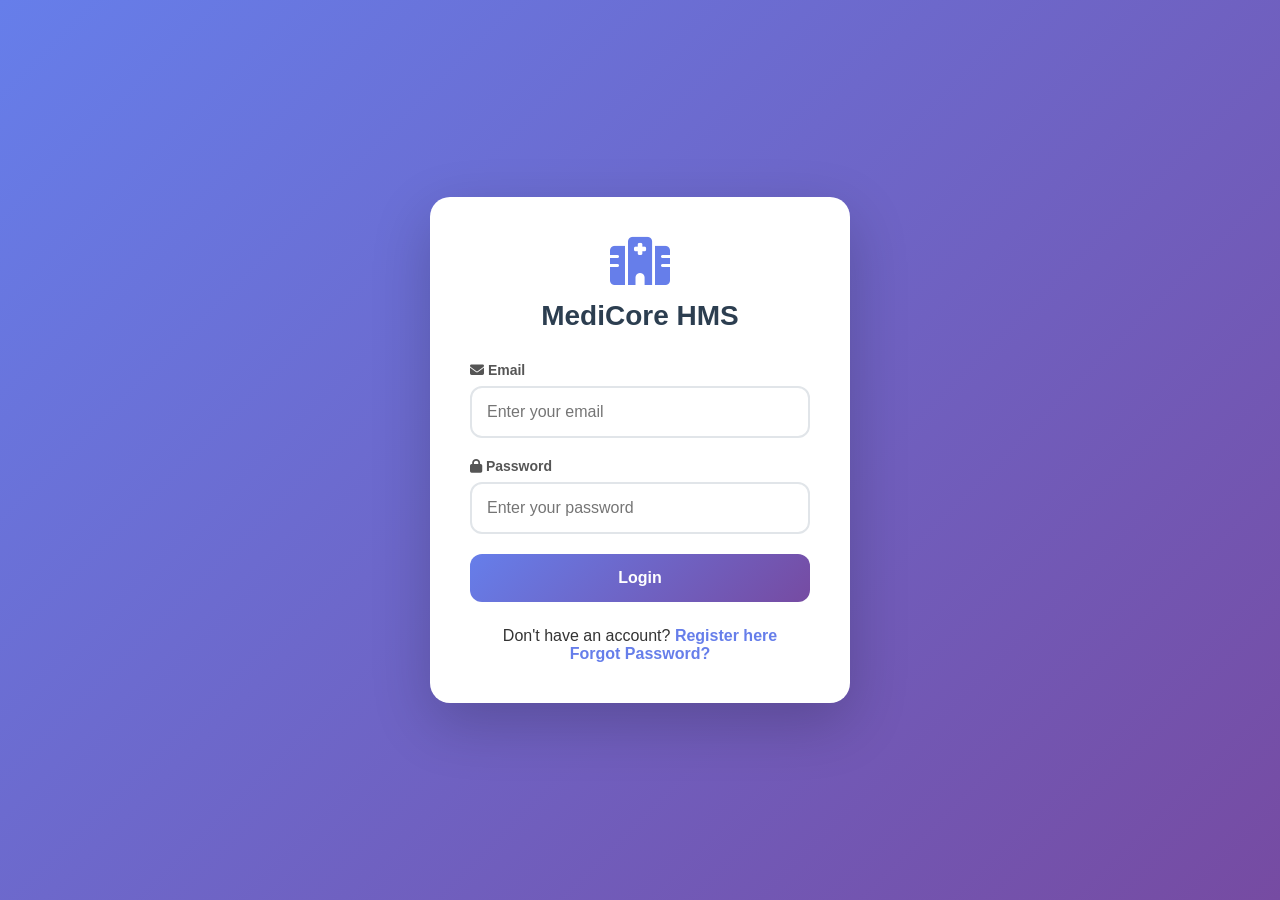
==== frontend/index.html @ 327fd2b2 "add authentication logic" ====
<!DOCTYPE html>
<html lang="en">
<head>
    <meta charset="UTF-8">
    <meta name="viewport" content="width=device-width, initial-scale=1.0">
    <title>MediCore - Hospital Management System</title>
    <link rel="stylesheet" href="style.css">
    <link href="https://cdnjs.cloudflare.com/ajax/libs/font-awesome/6.4.0/css/all.min.css" rel="stylesheet">
</head>
<body>
    <!-- Auth Container (Visible by default) -->
    <div id="authContainer" class="auth-container">
        <!-- Login Form -->
        <div id="loginView" class="auth-view active">
            <div class="auth-card">
                <div class="auth-logo">
                    <i class="fas fa-hospital"></i>
                    <h1>MediCore HMS</h1>
                </div>
                <form id="loginForm">
                    <div class="form-group">
                        <label><i class="fas fa-envelope"></i> Email</label>
                        <input type="email" id="loginEmail" placeholder="Enter your email" required>
                    </div>
                    <div class="form-group">
                        <label><i class="fas fa-lock"></i> Password</label>
                        <input type="password" id="loginPassword" placeholder="Enter your password" required>
                    </div>
                    <button type="submit" class="btn-primary">
                        <span id="loginBtnText">Login</span>
                        <div class="spinner hidden" id="loginSpinner"></div>
                    </button>
                </form>
                <div class="auth-links">
                    <p>Don't have an account? <a href="#" onclick="showRegister()">Register here</a></p>
                    <a href="#" onclick="showForgotPassword()">Forgot Password?</a>
                </div>
            </div>
        </div>

        <!-- Register Form -->
        <div id="registerView" class="auth-view">
            <div class="auth-card">
                <div class="auth-logo">
                    <i class="fas fa-user-plus"></i>
                    <h1>Create Account</h1>
                </div>
                <form id="registerForm">
                    <div class="form-row">
                        <div class="form-group">
                            <label><i class="fas fa-user"></i> Full Name</label>
                            <input type="text" id="regName" placeholder="Enter your name" required>
                        </div>
                        <div class="form-group">
                            <label><i class="fas fa-envelope"></i> Email</label>
                            <input type="email" id="regEmail" placeholder="Enter your email" required>
                        </div>
                    </div>
                    <div class="form-row">
                        <div class="form-group">
                            <label><i class="fas fa-lock"></i> Password</label>
                            <input type="password" id="regPassword" placeholder="Create password" required>
                        </div>
                        <div class="form-group">
                            <label><i class="fas fa-calendar"></i> Age</label>
                            <input type="number" id="regAge" min="1" max="120" placeholder="Your age">
                        </div>
                    </div>
                    <div class="form-group">
                        <label><i class="fas fa-venus-mars"></i> Gender</label>
                        <select id="regGender">
                            <option value="">Select Gender</option>
                            <option value="Male">Male</option>
                            <option value="Female">Female</option>
                            <option value="Other">Other</option>
                        </select>
                    </div>
                    <div class="form-group">
                        <label><i class="fas fa-notes-medical"></i> Medical History</label>
                        <textarea id="regMedicalHistory" placeholder="Any medical history..."></textarea>
                    </div>
                    <button type="submit" class="btn-primary">
                        <span id="regBtnText">Register</span>
                        <div class="spinner hidden" id="regSpinner"></div>
                    </button>
                </form>
                <div class="auth-links">
                    <p>Already have an account? <a href="#" onclick="showLogin()">Login here</a></p>
                </div>
            </div>
        </div>
    </div>

    <!-- Patient Dashboard (Visible after patient login) -->
    <div id="patientDashboard" class="dashboard-container hidden">
        <!-- Patient Sidebar -->
        <div class="sidebar">
            <div class="sidebar-header">
                <i class="fas fa-hospital"></i>
                <h3>MediCore</h3>
                <div class="user-info">
                    <div class="user-avatar">
                        <i class="fas fa-user"></i>
                    </div>
                    <span id="patientName">Patient</span>
                </div>
            </div>
            <nav class="sidebar-nav">
                <a href="#" class="nav-item active" data-section="patient-home">
                    <i class="fas fa-home"></i> Home
                </a>
                <a href="#" class="nav-item" data-section="doctors">
                    <i class="fas fa-user-md"></i> Doctors
                </a>
                <a href="#" class="nav-item" data-section="appointments">
                    <i class="fas fa-calendar-check"></i> Appointments
                </a>
                <a href="#" class="nav-item" data-section="profile">
                    <i class="fas fa-user-circle"></i> Profile
                </a>
            </nav>
            <button class="logout-btn" onclick="logout()">
                <i class="fas fa-sign-out-alt"></i> Logout
            </button>
        </div>

        <!-- Patient Main Content -->
        <main class="main-content">
            <!-- Patient Home -->
            <section id="patient-home" class="content-section active">
                <div class="welcome-section">
                    <h1>Welcome Back!</h1>
                    <p>Find the best doctors and book appointments easily</p>
                    <div class="quick-actions">
                        <button class="quick-btn" onclick="switchSection('doctors')">
                            <i class="fas fa-user-md"></i>
                            <span>Find Doctors</span>
                        </button>
                        <button class="quick-btn" onclick="switchSection('appointments')">
                            <i class="fas fa-calendar-check"></i>
                            <span>My Appointments</span>
                        </button>
                    </div>
                </div>
            </section>

            <!-- Doctors List -->
            <section id="doctors" class="content-section">
                <div class="section-header">
                    <h2>Find Doctors</h2>
                    <div class="search-controls">
                        <div class="search-box">
                            <i class="fas fa-search"></i>
                            <input type="text" id="doctorSearch" placeholder="Search doctors by name or specialty...">
                        </div>
                        <select id="specialtyFilter">
                            <option value="">All Specialties</option>
                            <option value="Cardiology">Cardiology</option>
                            <option value="Neurology">Neurology</option>
                            <option value="Orthopedics">Orthopedics</option>
                            <option value="Pediatrics">Pediatrics</option>
                        </select>
                        <button class="btn-refresh" onclick="loadAllDoctors()">
                            <i class="fas fa-sync-alt"></i>
                        </button>
                    </div>
                </div>
                <div id="doctorsList" class="doctors-grid">
                    <div class="loading">Loading doctors...</div>
                </div>
            </section>

            <!-- Appointments -->
            <section id="appointments" class="content-section">
                <div class="section-header">
                    <h2>My Appointments</h2>
                    <button class="btn-primary" onclick="openBookAppointmentModal()">
                        <i class="fas fa-plus"></i> Book New
                    </button>
                </div>
                <div id="appointmentsList" class="appointments-list">
                    <div class="empty-state">
                        <i class="fas fa-calendar-times"></i>
                        <h3>No appointments yet</h3>
                        <p>Book your first appointment with a doctor</p>
                        <button class="btn-primary" onclick="switchSection('doctors')">Find Doctors</button>
                    </div>
                </div>
            </section>

            <!-- Profile -->
            <section id="profile" class="content-section">
                <div class="section-header">
                    <h2>My Profile</h2>
                    <button class="btn-primary" onclick="loadProfile()">Refresh</button>
                </div>
                <div class="profile-content">
                    <div id="profileInfo" class="profile-card">
                        Loading profile...
                    </div>
                    <button class="btn-outline" onclick="openEditProfileModal()">Edit Profile</button>
                </div>
            </section>
        </main>
    </div>

    <!-- Admin Dashboard (Visible after admin login) -->
    <div id="adminDashboard" class="dashboard-container hidden">
        <!-- Admin Sidebar -->
        <div class="sidebar admin-sidebar">
            <div class="sidebar-header">
                <i class="fas fa-cogs"></i>
                <h3>Admin Panel</h3>
                <div class="user-info">
                    <div class="user-avatar">
                        <i class="fas fa-user-shield"></i>
                    </div>
                    <span id="adminName">Admin</span>
                </div>
            </div>
            <nav class="sidebar-nav">
                <a href="#" class="nav-item active" data-section="admin-dashboard">
                    <i class="fas fa-tachometer-alt"></i> Dashboard
                </a>
                <a href="#" class="nav-item" data-section="admin-patients">
                    <i class="fas fa-users"></i> Patients
                </a>
                <a href="#" class="nav-item" data-section="admin-doctors">
                    <i class="fas fa-user-md"></i> Doctors
                </a>
                <a href="#" class="nav-item" data-section="admin-appointments">
                    <i class="fas fa-calendar-alt"></i> Appointments
                </a>
            </nav>
            <button class="logout-btn" onclick="logout()">
                <i class="fas fa-sign-out-alt"></i> Logout
            </button>
        </div>

        <!-- Admin Main Content -->
        <main class="main-content">
            <!-- Admin Dashboard -->
            <section id="admin-dashboard" class="content-section active">
                <div class="dashboard-stats">
                    <div class="stat-card">
                        <div class="stat-icon">
                            <i class="fas fa-user-injured"></i>
                        </div>
                        <div class="stat-info">
                            <h3 id="adminTotalPatients">0</h3>
                            <p>Total Patients</p>
                        </div>
                    </div>
                    <div class="stat-card">
                        <div class="stat-icon">
                            <i class="fas fa-user-md"></i>
                        </div>
                        <div class="stat-info">
                            <h3 id="adminTotalDoctors">0</h3>
                            <p>Total Doctors</p>
                        </div>
                    </div>
                    <div class="stat-card">
                        <div class="stat-icon">
                            <i class="fas fa-calendar-check"></i>
                        </div>
                        <div class="stat-info">
                            <h3 id="adminTotalAppointments">0</h3>
                            <p>Appointments</p>
                        </div>
                    </div>
                </div>
            </section>

            <!-- Admin Patients -->
            <section id="admin-patients" class="content-section">
                <div class="section-header">
                    <h2>All Patients</h2>
                </div>
                <div id="adminPatientsList" class="table-container">
                    Loading patients...
                </div>
            </section>

            <!-- Admin Doctors -->
            <section id="admin-doctors" class="content-section">
                <div class="section-header">
                    <h2>Manage Doctors</h2>
                    <button class="btn-primary" onclick="openAdminAddDoctorModal()">
                        <i class="fas fa-plus"></i> Add Doctor
                    </button>
                </div>
                <div id="adminDoctorsList" class="table-container">
                    Loading doctors...
                </div>
            </section>
        </main>
    </div>

    <!-- Modals -->
    <div id="bookAppointmentModal" class="modal">
        <div class="modal-content">
            <div class="modal-header">
                <h2><i class="fas fa-calendar-plus"></i> Book Appointment</h2>
                <span class="modal-close" onclick="closeModal('bookAppointmentModal')">&times;</span>
            </div>
            <form id="bookAppointmentForm">
                <div class="form-group">
                    <label>Doctor</label>
                    <select id="appointmentDoctor" required>
                        <option value="">Select Doctor</option>
                    </select>
                </div>
                <div class="form-group">
                    <label>Date & Time</label>
                    <input type="datetime-local" id="appointmentDateTime" required>
                </div>
                <div class="modal-actions">
                    <button type="button" class="btn-secondary" onclick="closeModal('bookAppointmentModal')">Cancel</button>
                    <button type="submit" class="btn-primary">Book Appointment</button>
                </div>
            </form>
        </div>
    </div>

    <!-- Toast Notification -->
    <div id="toast" class="toast hidden"></div>

    <script src="script.js"></script>
</body>
</html>
---- frontend/style.css ----
* {
    margin: 0;
    padding: 0;
    box-sizing: border-box;
}

body {
    font-family: 'Segoe UI', Tahoma, Geneva, Verdana, sans-serif;
    background: linear-gradient(135deg, #667eea 0%, #764ba2 100%);
    min-height: 100vh;
    color: #333;
}

/* Auth Styles */
.auth-container {
    min-height: 100vh;
    display: flex;
    align-items: center;
    justify-content: center;
    padding: 20px;
}

.auth-view {
    display: none;
    width: 100%;
    max-width: 420px;
}

.auth-view.active {
    display: block;
}

.auth-card {
    background: white;
    padding: 40px;
    border-radius: 20px;
    box-shadow: 0 20px 60px rgba(0,0,0,0.2);
    text-align: center;
}

.auth-logo {
    margin-bottom: 30px;
}

.auth-logo i {
    font-size: 48px;
    color: #667eea;
    margin-bottom: 15px;
}

.auth-logo h1 {
    color: #2c3e50;
    font-size: 28px;
    font-weight: 700;
}

.form-group {
    margin-bottom: 20px;
    text-align: left;
}

.form-group label {
    display: block;
    margin-bottom: 8px;
    color: #555;
    font-weight: 600;
    font-size: 14px;
}

.form-group input,
.form-group select,
.form-group textarea {
    width: 100%;
    padding: 15px;
    border: 2px solid #e1e5e9;
    border-radius: 12px;
    font-size: 16px;
    transition: all 0.3s ease;
}

.form-group input:focus,
.form-group select:focus,
.form-group textarea:focus {
    outline: none;
    border-color: #667eea;
    box-shadow: 0 0 0 3px rgba(102, 126, 234, 0.1);
}

.form-row {
    display: grid;
    grid-template-columns: 1fr 1fr;
    gap: 15px;
}

.btn-primary {
    width: 100%;
    padding: 15px;
    background: linear-gradient(135deg, #667eea 0%, #764ba2 100%);
    color: white;
    border: none;
    border-radius: 12px;
    font-size: 16px;
    font-weight: 600;
    cursor: pointer;
    transition: all 0.3s ease;
    position: relative;
    overflow: hidden;
}

.btn-primary:hover {
    transform: translateY(-2px);
    box-shadow: 0 15px 35px rgba(102, 126, 234, 0.4);
}

.btn-primary:active {
    transform: translateY(0);
}

.spinner {
    width: 20px;
    height: 20px;
    border: 2px solid rgba(255,255,255,0.3);
    border-top: 2px solid white;
    border-radius: 50%;
    animation: spin 1s linear infinite;
}

@keyframes spin {
    0% { transform: rotate(0deg); }
    100% { transform: rotate(360deg); }
}

.auth-links {
    margin-top: 25px;
}

.auth-links a {
    color: #667eea;
    text-decoration: none;
    font-weight: 600;
}

.auth-links a:hover {
    text-decoration: underline;
}

/* Dashboard Styles */
.dashboard-container {
    display: flex;
    min-height: 100vh;
}

.hidden {
    display: none !important;
}

.sidebar {
    width: 280px;
    background: linear-gradient(180deg, #2c3e50 0%, #34495e 100%);
    color: white;
    flex-shrink: 0;
}

.sidebar-header {
    padding: 30px 25px;
    text-align: center;
    border-bottom: 1px solid rgba(255,255,255,0.1);
}

.sidebar-header i {
    font-size: 32px;
    margin-bottom: 15px;
    opacity: 0.9;
}

.sidebar-header h3 {
    font-size: 20px;
    margin-bottom: 20px;
}

.user-info {
    display: flex;
    align-items: center;
    justify-content: center;
    gap: 12px;
    padding-top: 15px;
    border-top: 1px solid rgba(255,255,255,0.1);
}

.user-avatar {
    width: 45px;
    height: 45px;
    background: rgba(255,255,255,0.2);
    border-radius: 50%;
    display: flex;
    align-items: center;
    justify-content: center;
    font-size: 20px;
}

.sidebar-nav {
    padding: 20px 0;
}

.nav-item {
    display: flex;
    align-items: center;
    gap: 15px;
    padding: 18px 25px;
    color: rgba(255,255,255,0.8);
    text-decoration: none;
    transition: all 0.3s ease;
    border-left: 3px solid transparent;
}

.nav-item:hover,
.nav-item.active {
    background: rgba(255,255,255,0.1);
    color: white;
    border-left-color: #3498db;
}

.logout-btn {
    margin-top: auto;
    padding: 20px 25px;
    width: 100%;
    background: rgba(231, 76, 60, 0.9);
    color: white;
    border: none;
    text-align: left;
    font-size: 15px;
    cursor: pointer;
    transition: all 0.3s ease;
}

.logout-btn:hover {
    background: rgba(231, 76, 60, 1);
}

.main-content {
    flex: 1;
    padding: 30px;
    overflow-y: auto;
    background: #f8f9fa;
}

.content-section {
    display: none;
}

.content-section.active {
    display: block;
}

.section-header {
    display: flex;
    justify-content: space-between;
    align-items: center;
    margin-bottom: 30px;
    flex-wrap: wrap;
    gap: 15px;
}

.section-header h2 {
    color: #2c3e50;
    font-size: 28px;
}

/* Patient Home */
.welcome-section {
    text-align: center;
    padding: 60px 40px;
    background: white;
    border-radius: 20px;
    box-shadow: 0 20px 60px rgba(0,0,0,0.1);
}

.welcome-section h1 {
    font-size: 36px;
    color: #2c3e50;
    margin-bottom: 15px;
}

.quick-actions {
    display: flex;
    gap: 20px;
    justify-content: center;
    margin-top: 40px;
    flex-wrap: wrap;
}

.quick-btn {
    display: flex;
    flex-direction: column;
    align-items: center;
    gap: 10px;
    padding: 30px 40px;
    background: white;
    border: 2px solid #e9ecef;
    border-radius: 15px;
    cursor: pointer;
    transition: all 0.3s ease;
    text-decoration: none;
    color: #495057;
    font-weight: 600;
}

.quick-btn:hover {
    border-color: #667eea;
    transform: translateY(-5px);
    box-shadow: 0 20px 40px rgba(102, 126, 234, 0.15);
}

.quick-btn i {
    font-size: 32px;
    color: #667eea;
}

/* Doctors Grid */
.search-controls {
    display: flex;
    gap: 15px;
    align-items: center;
    flex-wrap: wrap;
}

.search-box {
    position: relative;
    flex: 1;
    min-width: 250px;
}

.search-box i {
    position: absolute;
    left: 18px;
    top: 50%;
    transform: translateY(-50%);
    color: #adb5bd;
}

.search-box input {
    width: 100%;
    padding: 12px 15px 12px 45px;
    border: 2px solid #e9ecef;
    border-radius: 25px;
    font-size: 14px;
}

.doctors-grid {
    display: grid;
    grid-template-columns: repeat(auto-fill, minmax(320px, 1fr));
    gap: 25px;
}

.doctor-card {
    background: white;
    border-radius: 15px;
    padding: 25px;
    box-shadow: 0 10px 40px rgba(0,0,0,0.1);
    transition: all 0.3s ease;
    cursor: pointer;
}

.doctor-card:hover {
    transform: translateY(-8px);
    box-shadow: 0 25px 60px rgba(0,0,0,0.15);
}

.doctor-avatar {
    width: 70px;
    height: 70px;
    background: linear-gradient(135deg, #667eea, #764ba2);
    border-radius: 50%;
    display: flex;
    align-items: center;
    justify-content: center;
    color: white;
    font-size: 24px;
    margin: 0 auto 20px;
}

.doctor-info h3 {
    font-size: 20px;
    margin-bottom: 8px;
    color: #2c3e50;
}

.doctor-specialty {
    color: #667eea;
    font-weight: 600;
    margin-bottom: 15px;
}

.doctor-details {
    display: flex;
    gap: 15px;
    margin-bottom: 20px;
    font-size: 14px;
    color: #6c757d;
}

.book-btn {
    width: 100%;
    padding: 12px;
    background: linear-gradient(135deg, #27ae60, #2ecc71);
    color: white;
    border: none;
    border-radius: 8px;
    font-weight: 600;
    cursor: pointer;
}

/* Appointments */
.appointments-list {
    background: white;
    border-radius: 15px;
    padding: 30px;
    min-height: 400px;
}

.empty-state {
    text-align: center;
    padding: 60px 40px;
    color: #6c757d;
}

.empty-state i {
    font-size: 64px;
    margin-bottom: 20px;
    opacity: 0.5;
}

.appointment-item {
    display: flex;
    justify-content: space-between;
    align-items: center;
    padding: 25px;
    border: 2px solid #e9ecef;
    border-radius: 12px;
    margin-bottom: 15px;
    transition: all 0.3s ease;
}

.appointment-item:hover {
    border-color: #667eea;
    box-shadow: 0 10px 30px rgba(102, 126, 234, 0.1);
}

/* Profile */
.profile-content {
    max-width: 600px;
}

.profile-card {
    background: white;
    padding: 40px;
    border-radius: 15px;
    box-shadow: 0 10px 40px rgba(0,0,0,0.1);
    margin-bottom: 25px;
}

.profile-row {
    display: flex;
    justify-content: space-between;
    padding: 15px 0;
    border-bottom: 1px solid #e9ecef;
}

.profile-row:last-child {
    border-bottom: none;
}

.profile-label {
    font-weight: 600;
    color: #495057;
}

/* Admin Styles */
.admin-sidebar .sidebar-header i {
    color: #f39c12;
}

.stat-card {
    background: white;
    padding: 30px;
    border-radius: 15px;
    text-align: center;
    box-shadow: 0 10px 40px rgba(0,0,0,0.1);
    flex: 1;
    transition: transform 0.3s ease;
}

.stat-card:hover {
    transform: translateY(-5px);
}

.stat-icon {
    width: 70px;
    height: 70px;
    margin: 0 auto 20px;
    border-radius: 50%;
    display: flex;
    align-items: center;
    justify-content: center;
    font-size: 24px;
    color: white;
}

.stat-card:nth-child(1) .stat-icon { background: linear-gradient(135deg, #e74c3c, #c0392b); }
.stat-card:nth-child(2) .stat-icon { background: linear-gradient(135deg, #3498db, #2980b9); }
.stat-card:nth-child(3) .stat-icon { background: linear-gradient(135deg, #27ae60, #229954); }

.table-container {
    background: white;
    border-radius: 15px;
    overflow: hidden;
    box-shadow: 0 10px 40px rgba(0,0,0,0.1);
}

.table {
    width: 100%;
    border-collapse: collapse;
}

.table th,
.table td {
    padding: 20px 15px;
    text-align: left;
}

.table th {
    background: linear-gradient(135deg, #667eea 0%, #764ba2 100%);
    color: white;
    font-weight: 600;
}

.table tbody tr:hover {
    background: #f8f9fa;
}

/* Modals */
.modal {
    position: fixed;
    top: 0;
    left: 0;
    width: 100%;
    height: 100%;
    background: rgba(0,0,0,0.7);
    display: none;
    align-items: center;
    justify-content: center;
    z-index: 1000;
    padding: 20px;
}

.modal.active {
    display: flex;
}

.modal-content {
    background: white;
    border-radius: 20px;
    max-width: 500px;
    width: 100%;
    max-height: 90vh;
    overflow-y: auto;
}

.modal-header {
    padding: 25px 30px 20px;
    display: flex;
    justify-content: space-between;
    align-items: center;
    border-bottom: 1px solid #eee;
}

.modal-close {
    font-size: 28px;
    cursor: pointer;
    color: #999;
}

.modal-actions {
    padding: 25px 30px;
    border-top: 1px solid #eee;
    display: flex;
    gap: 15px;
    justify-content: flex-end;
}

.btn-secondary {
    padding: 12px 24px;
    background: #f8f9fa;
    color: #6c757d;
    border: 2px solid #e9ecef;
    border-radius: 8px;
    cursor: pointer;
    font-weight: 600;
}

.btn-outline {
    padding: 12px 24px;
    border: 2px solid #667eea;
    background: transparent;
    color: #667eea;
    border-radius: 8px;
    cursor: pointer;
    font-weight: 600;
    transition: all 0.3s ease;
}

.btn-refresh {
    padding: 10px 15px;
    background: #f8f9fa;
    border: 2px solid #e9ecef;
    border-radius: 8px;
    cursor: pointer;
}

/* Toast */
.toast {
    position: fixed;
    top: 20px;
    right: 20px;
    padding: 15px 20px;
    background: #28a745;
    color: white;
    border-radius: 8px;
    box-shadow: 0 10px 30px rgba(0,0,0,0.3);
    z-index: 2000;
    transform: translateX(400px);
    transition: all 0.3s ease;
}

.toast.error {
    background: #dc3545;
}

.toast.show {
    transform: translateX(0);
}

@media (max-width: 768px) {
    .form-row {
        grid-template-columns: 1fr;
    }
    
    .search-controls {
        flex-direction: column;
        align-items: stretch;
    }
    
    .search-box {
        min-width: auto;
    }
    
    .doctors-grid {
        grid-template-columns: 1fr;
    }
    
    .quick-actions {
        flex-direction: column;
        align-items: center;
    }
}
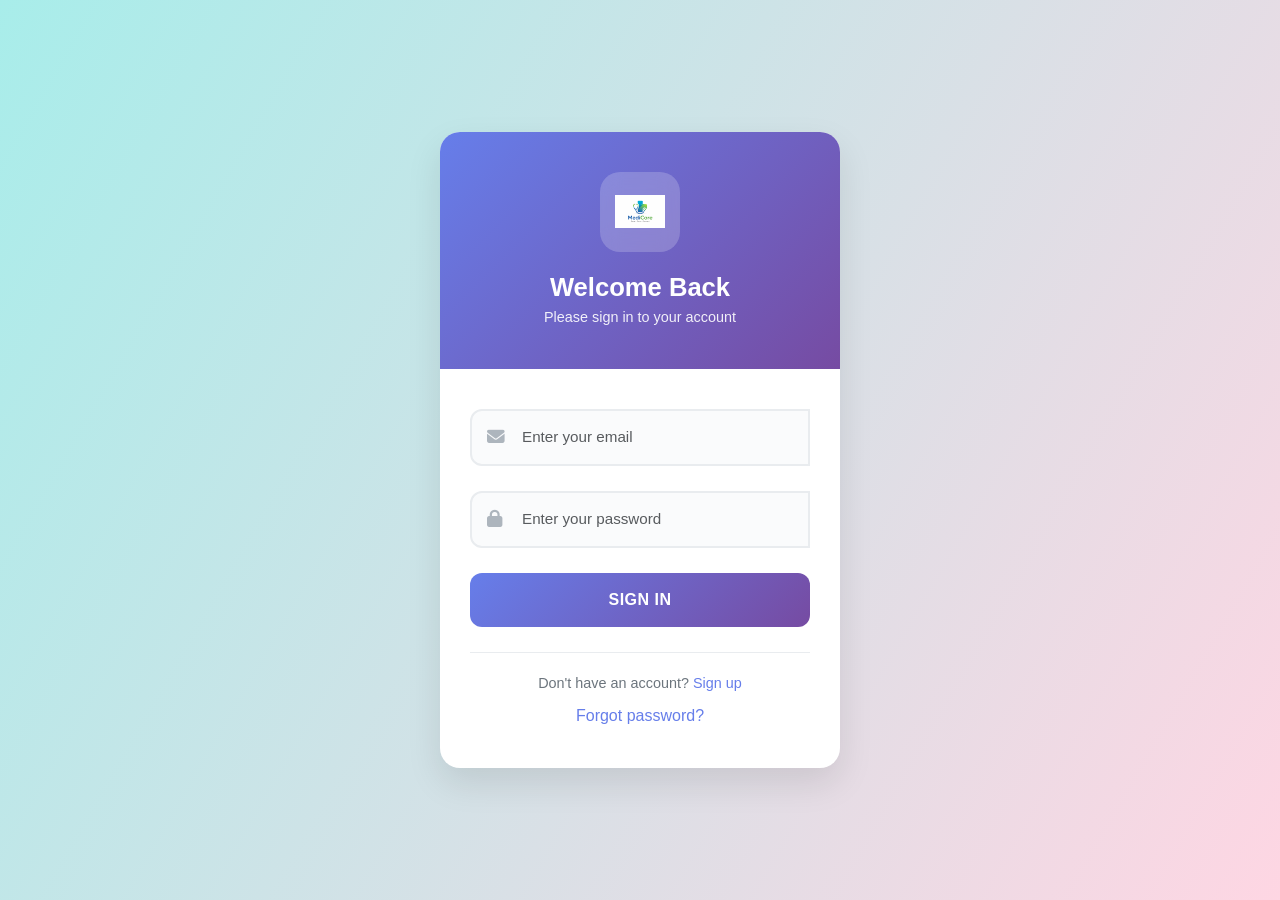
==== commit 68565c38: "push deploymentcode" ====
--- a/frontend/index.html
+++ b/frontend/index.html
@@ -1,331 +1,327 @@
-<!DOCTYPE html>
+<!doctype html>
 <html lang="en">
-<head>
-    <meta charset="UTF-8">
-    <meta name="viewport" content="width=device-width, initial-scale=1.0">
-    <title>MediCore - Hospital Management System</title>
-    <link rel="stylesheet" href="style.css">
-    <link href="https://cdnjs.cloudflare.com/ajax/libs/font-awesome/6.4.0/css/all.min.css" rel="stylesheet">
-</head>
-<body>
-    <!-- Auth Container (Visible by default) -->
-    <div id="authContainer" class="auth-container">
-        <!-- Login Form -->
-        <div id="loginView" class="auth-view active">
-            <div class="auth-card">
-                <div class="auth-logo">
-                    <i class="fas fa-hospital"></i>
-                    <h1>MediCore HMS</h1>
-                </div>
-                <form id="loginForm">
-                    <div class="form-group">
-                        <label><i class="fas fa-envelope"></i> Email</label>
-                        <input type="email" id="loginEmail" placeholder="Enter your email" required>
-                    </div>
-                    <div class="form-group">
-                        <label><i class="fas fa-lock"></i> Password</label>
-                        <input type="password" id="loginPassword" placeholder="Enter your password" required>
-                    </div>
-                    <button type="submit" class="btn-primary">
-                        <span id="loginBtnText">Login</span>
-                        <div class="spinner hidden" id="loginSpinner"></div>
-                    </button>
-                </form>
-                <div class="auth-links">
-                    <p>Don't have an account? <a href="#" onclick="showRegister()">Register here</a></p>
-                    <a href="#" onclick="showForgotPassword()">Forgot Password?</a>
-                </div>
-            </div>
+  <head>
+    <meta charset="UTF-8" />
+    <meta name="viewport" content="width=device-width, initial-scale=1.0" />
+    <title>Login - MediCare Hospital</title>
+    <link
+      href="https://cdn.jsdelivr.net/npm/bootstrap@5.3.2/dist/css/bootstrap.min.css"
+      rel="stylesheet"
+    />
+    <link
+      href="https://cdnjs.cloudflare.com/ajax/libs/font-awesome/6.4.2/css/all.min.css"
+      rel="stylesheet"
+    />
+    <style>
+      body {
+        background: linear-gradient(120deg, #a8edea 0%, #fed6e3 100%);
+        min-height: 100vh;
+        display: flex;
+        align-items: center;
+        justify-content: center;
+        padding: 20px;
+        font-family:
+          -apple-system, BlinkMacSystemFont, "Segoe UI", Roboto, sans-serif;
+      }
+
+      .login-box {
+        background: white;
+        border-radius: 20px;
+        box-shadow: 0 15px 35px rgba(0, 0, 0, 0.1);
+        overflow: hidden;
+        max-width: 400px;
+        width: 100%;
+        animation: fadeInUp 0.6s ease-out;
+      }
+
+      @keyframes fadeInUp {
+        from {
+          opacity: 0;
+          transform: translateY(30px);
+        }
+        to {
+          opacity: 1;
+          transform: translateY(0);
+        }
+      }
+
+      .header {
+        background: linear-gradient(135deg, #667eea 0%, #764ba2 100%);
+        padding: 40px 30px;
+        text-align: center;
+        color: white;
+      }
+
+      .logo {
+        width: 80px;
+        height: 80px;
+        margin: 0 auto 20px;
+        border-radius: 20px;
+        padding: 15px;
+        background: rgba(255, 255, 255, 0.2);
+        backdrop-filter: blur(10px);
+      }
+
+      .logo img {
+        width: 100%;
+        height: 100%;
+        object-fit: contain;
+      }
+
+      .title {
+        font-size: 1.6rem;
+        font-weight: 700;
+        margin: 0 0 5px 0;
+      }
+
+      .subtitle {
+        opacity: 0.9;
+        font-size: 0.9rem;
+        margin: 0;
+      }
+
+      .form-container {
+        padding: 40px 30px;
+      }
+
+      .input-group {
+        position: relative;
+        margin-bottom: 25px;
+      }
+
+      .form-control {
+        border: 2px solid #e9ecef;
+        border-radius: 12px;
+        padding: 15px 20px 15px 50px;
+        font-size: 0.95rem;
+        transition: all 0.3s ease;
+        background: #fafbfc;
+      }
+
+      .form-control:focus {
+        border-color: #667eea;
+        box-shadow: 0 0 0 0.2rem rgba(102, 126, 234, 0.15);
+        background: white;
+        transform: translateY(-2px);
+      }
+
+      .input-icon {
+        position: absolute;
+        left: 18px;
+        top: 50%;
+        transform: translateY(-50%);
+        color: #adb5bd;
+        font-size: 1.1rem;
+        transition: 0.3s ease;
+      }
+
+      .form-control:focus + .input-icon {
+        color: #667eea;
+      }
+
+      .btn-login {
+        background: linear-gradient(135deg, #667eea 0%, #764ba2 100%);
+        border: none;
+        border-radius: 12px;
+        color: white;
+        font-weight: 600;
+        font-size: 1rem;
+        padding: 15px 30px;
+        width: 100%;
+        transition: all 0.3s ease;
+        text-transform: uppercase;
+        letter-spacing: 0.5px;
+      }
+
+      .btn-login:hover {
+        transform: translateY(-2px);
+        box-shadow: 0 10px 25px rgba(102, 126, 234, 0.3);
+        color: white;
+      }
+
+      .links {
+        text-align: center;
+        margin-top: 25px;
+        padding-top: 20px;
+        border-top: 1px solid #e9ecef;
+      }
+
+      .links a {
+        color: #667eea;
+        text-decoration: none;
+        font-weight: 500;
+        transition: 0.3s ease;
+      }
+
+      .links a:hover {
+        color: #5a67d8;
+      }
+
+      .error {
+        background: #fed7d7;
+        border: 1px solid #fc8181;
+        color: #c53030;
+        border-radius: 8px;
+        padding: 12px 16px;
+        margin-bottom: 20px;
+        display: none;
+        font-size: 0.9rem;
+      }
+
+      .loading {
+        position: relative;
+        color: transparent;
+      }
+
+      .loading::after {
+        content: "";
+        position: absolute;
+        width: 20px;
+        height: 20px;
+        top: 50%;
+        left: 50%;
+        margin-left: -10px;
+        margin-top: -10px;
+        border: 2px solid transparent;
+        border-top-color: white;
+        border-radius: 50%;
+        animation: spin 1s linear infinite;
+      }
+
+      @keyframes spin {
+        0% {
+          transform: rotate(0deg);
+        }
+        100% {
+          transform: rotate(360deg);
+        }
+      }
+
+      @media (max-width: 576px) {
+        .login-box {
+          margin: 10px;
+        }
+        .header,
+        .form-container {
+          padding-left: 20px;
+          padding-right: 20px;
+        }
+      }
+    </style>
+  </head>
+  <body>
+    <div class="login-box">
+      <div class="header">
+        <div class="logo">
+          <img src="assets/icons/Medicore.png" alt="MediCore Logo" />
         </div>
-
-        <!-- Register Form -->
-        <div id="registerView" class="auth-view">
-            <div class="auth-card">
-                <div class="auth-logo">
-                    <i class="fas fa-user-plus"></i>
-                    <h1>Create Account</h1>
-                </div>
-                <form id="registerForm">
-                    <div class="form-row">
-                        <div class="form-group">
-                            <label><i class="fas fa-user"></i> Full Name</label>
-                            <input type="text" id="regName" placeholder="Enter your name" required>
-                        </div>
-                        <div class="form-group">
-                            <label><i class="fas fa-envelope"></i> Email</label>
-                            <input type="email" id="regEmail" placeholder="Enter your email" required>
-                        </div>
-                    </div>
-                    <div class="form-row">
-                        <div class="form-group">
-                            <label><i class="fas fa-lock"></i> Password</label>
-                            <input type="password" id="regPassword" placeholder="Create password" required>
-                        </div>
-                        <div class="form-group">
-                            <label><i class="fas fa-calendar"></i> Age</label>
-                            <input type="number" id="regAge" min="1" max="120" placeholder="Your age">
-                        </div>
-                    </div>
-                    <div class="form-group">
-                        <label><i class="fas fa-venus-mars"></i> Gender</label>
-                        <select id="regGender">
-                            <option value="">Select Gender</option>
-                            <option value="Male">Male</option>
-                            <option value="Female">Female</option>
-                            <option value="Other">Other</option>
-                        </select>
-                    </div>
-                    <div class="form-group">
-                        <label><i class="fas fa-notes-medical"></i> Medical History</label>
-                        <textarea id="regMedicalHistory" placeholder="Any medical history..."></textarea>
-                    </div>
-                    <button type="submit" class="btn-primary">
-                        <span id="regBtnText">Register</span>
-                        <div class="spinner hidden" id="regSpinner"></div>
-                    </button>
-                </form>
-                <div class="auth-links">
-                    <p>Already have an account? <a href="#" onclick="showLogin()">Login here</a></p>
-                </div>
-            </div>
+        <h1 class="title">Welcome Back</h1>
+        <p class="subtitle">Please sign in to your account</p>
+      </div>
+
+      <div class="form-container">
+        <div id="errorMsg" class="error">
+          <i class="fas fa-exclamation-circle me-2"></i>
+          <span id="errorText"></span>
         </div>
+
+        <form id="loginForm">
+          <div class="input-group">
+            <input
+              type="email"
+              class="form-control"
+              id="loginEmail"
+              placeholder="Enter your email"
+              required
+            />
+            <i class="fas fa-envelope input-icon"></i>
+          </div>
+
+          <div class="input-group">
+            <input
+              type="password"
+              class="form-control"
+              id="loginPassword"
+              placeholder="Enter your password"
+              required
+            />
+            <i class="fas fa-lock input-icon"></i>
+          </div>
+
+          <button type="submit" class="btn-login">Sign In</button>
+        </form>
+
+        <div class="links">
+          <p style="margin-bottom: 10px; color: #6c757d; font-size: 0.9rem">
+            Don't have an account? <a href="register.html">Sign up</a>
+          </p>
+          <a href="forgot-password.html">Forgot password?</a>
+        </div>
+      </div>
     </div>
 
-    <!-- Patient Dashboard (Visible after patient login) -->
-    <div id="patientDashboard" class="dashboard-container hidden">
-        <!-- Patient Sidebar -->
-        <div class="sidebar">
-            <div class="sidebar-header">
-                <i class="fas fa-hospital"></i>
-                <h3>MediCore</h3>
-                <div class="user-info">
-                    <div class="user-avatar">
-                        <i class="fas fa-user"></i>
-                    </div>
-                    <span id="patientName">Patient</span>
-                </div>
-            </div>
-            <nav class="sidebar-nav">
-                <a href="#" class="nav-item active" data-section="patient-home">
-                    <i class="fas fa-home"></i> Home
-                </a>
-                <a href="#" class="nav-item" data-section="doctors">
-                    <i class="fas fa-user-md"></i> Doctors
-                </a>
-                <a href="#" class="nav-item" data-section="appointments">
-                    <i class="fas fa-calendar-check"></i> Appointments
-                </a>
-                <a href="#" class="nav-item" data-section="profile">
-                    <i class="fas fa-user-circle"></i> Profile
-                </a>
-            </nav>
-            <button class="logout-btn" onclick="logout()">
-                <i class="fas fa-sign-out-alt"></i> Logout
-            </button>
-        </div>
-
-        <!-- Patient Main Content -->
-        <main class="main-content">
-            <!-- Patient Home -->
-            <section id="patient-home" class="content-section active">
-                <div class="welcome-section">
-                    <h1>Welcome Back!</h1>
-                    <p>Find the best doctors and book appointments easily</p>
-                    <div class="quick-actions">
-                        <button class="quick-btn" onclick="switchSection('doctors')">
-                            <i class="fas fa-user-md"></i>
-                            <span>Find Doctors</span>
-                        </button>
-                        <button class="quick-btn" onclick="switchSection('appointments')">
-                            <i class="fas fa-calendar-check"></i>
-                            <span>My Appointments</span>
-                        </button>
-                    </div>
-                </div>
-            </section>
-
-            <!-- Doctors List -->
-            <section id="doctors" class="content-section">
-                <div class="section-header">
-                    <h2>Find Doctors</h2>
-                    <div class="search-controls">
-                        <div class="search-box">
-                            <i class="fas fa-search"></i>
-                            <input type="text" id="doctorSearch" placeholder="Search doctors by name or specialty...">
-                        </div>
-                        <select id="specialtyFilter">
-                            <option value="">All Specialties</option>
-                            <option value="Cardiology">Cardiology</option>
-                            <option value="Neurology">Neurology</option>
-                            <option value="Orthopedics">Orthopedics</option>
-                            <option value="Pediatrics">Pediatrics</option>
-                        </select>
-                        <button class="btn-refresh" onclick="loadAllDoctors()">
-                            <i class="fas fa-sync-alt"></i>
-                        </button>
-                    </div>
-                </div>
-                <div id="doctorsList" class="doctors-grid">
-                    <div class="loading">Loading doctors...</div>
-                </div>
-            </section>
-
-            <!-- Appointments -->
-            <section id="appointments" class="content-section">
-                <div class="section-header">
-                    <h2>My Appointments</h2>
-                    <button class="btn-primary" onclick="openBookAppointmentModal()">
-                        <i class="fas fa-plus"></i> Book New
-                    </button>
-                </div>
-                <div id="appointmentsList" class="appointments-list">
-                    <div class="empty-state">
-                        <i class="fas fa-calendar-times"></i>
-                        <h3>No appointments yet</h3>
-                        <p>Book your first appointment with a doctor</p>
-                        <button class="btn-primary" onclick="switchSection('doctors')">Find Doctors</button>
-                    </div>
-                </div>
-            </section>
-
-            <!-- Profile -->
-            <section id="profile" class="content-section">
-                <div class="section-header">
-                    <h2>My Profile</h2>
-                    <button class="btn-primary" onclick="loadProfile()">Refresh</button>
-                </div>
-                <div class="profile-content">
-                    <div id="profileInfo" class="profile-card">
-                        Loading profile...
-                    </div>
-                    <button class="btn-outline" onclick="openEditProfileModal()">Edit Profile</button>
-                </div>
-            </section>
-        </main>
-    </div>
-
-    <!-- Admin Dashboard (Visible after admin login) -->
-    <div id="adminDashboard" class="dashboard-container hidden">
-        <!-- Admin Sidebar -->
-        <div class="sidebar admin-sidebar">
-            <div class="sidebar-header">
-                <i class="fas fa-cogs"></i>
-                <h3>Admin Panel</h3>
-                <div class="user-info">
-                    <div class="user-avatar">
-                        <i class="fas fa-user-shield"></i>
-                    </div>
-                    <span id="adminName">Admin</span>
-                </div>
-            </div>
-            <nav class="sidebar-nav">
-                <a href="#" class="nav-item active" data-section="admin-dashboard">
-                    <i class="fas fa-tachometer-alt"></i> Dashboard
-                </a>
-                <a href="#" class="nav-item" data-section="admin-patients">
-                    <i class="fas fa-users"></i> Patients
-                </a>
-                <a href="#" class="nav-item" data-section="admin-doctors">
-                    <i class="fas fa-user-md"></i> Doctors
-                </a>
-                <a href="#" class="nav-item" data-section="admin-appointments">
-                    <i class="fas fa-calendar-alt"></i> Appointments
-                </a>
-            </nav>
-            <button class="logout-btn" onclick="logout()">
-                <i class="fas fa-sign-out-alt"></i> Logout
-            </button>
-        </div>
-
-        <!-- Admin Main Content -->
-        <main class="main-content">
-            <!-- Admin Dashboard -->
-            <section id="admin-dashboard" class="content-section active">
-                <div class="dashboard-stats">
-                    <div class="stat-card">
-                        <div class="stat-icon">
-                            <i class="fas fa-user-injured"></i>
-                        </div>
-                        <div class="stat-info">
-                            <h3 id="adminTotalPatients">0</h3>
-                            <p>Total Patients</p>
-                        </div>
-                    </div>
-                    <div class="stat-card">
-                        <div class="stat-icon">
-                            <i class="fas fa-user-md"></i>
-                        </div>
-                        <div class="stat-info">
-                            <h3 id="adminTotalDoctors">0</h3>
-                            <p>Total Doctors</p>
-                        </div>
-                    </div>
-                    <div class="stat-card">
-                        <div class="stat-icon">
-                            <i class="fas fa-calendar-check"></i>
-                        </div>
-                        <div class="stat-info">
-                            <h3 id="adminTotalAppointments">0</h3>
-                            <p>Appointments</p>
-                        </div>
-                    </div>
-                </div>
-            </section>
-
-            <!-- Admin Patients -->
-            <section id="admin-patients" class="content-section">
-                <div class="section-header">
-                    <h2>All Patients</h2>
-                </div>
-                <div id="adminPatientsList" class="table-container">
-                    Loading patients...
-                </div>
-            </section>
-
-            <!-- Admin Doctors -->
-            <section id="admin-doctors" class="content-section">
-                <div class="section-header">
-                    <h2>Manage Doctors</h2>
-                    <button class="btn-primary" onclick="openAdminAddDoctorModal()">
-                        <i class="fas fa-plus"></i> Add Doctor
-                    </button>
-                </div>
-                <div id="adminDoctorsList" class="table-container">
-                    Loading doctors...
-                </div>
-            </section>
-        </main>
-    </div>
-
-    <!-- Modals -->
-    <div id="bookAppointmentModal" class="modal">
-        <div class="modal-content">
-            <div class="modal-header">
-                <h2><i class="fas fa-calendar-plus"></i> Book Appointment</h2>
-                <span class="modal-close" onclick="closeModal('bookAppointmentModal')">&times;</span>
-            </div>
-            <form id="bookAppointmentForm">
-                <div class="form-group">
-                    <label>Doctor</label>
-                    <select id="appointmentDoctor" required>
-                        <option value="">Select Doctor</option>
-                    </select>
-                </div>
-                <div class="form-group">
-                    <label>Date & Time</label>
-                    <input type="datetime-local" id="appointmentDateTime" required>
-                </div>
-                <div class="modal-actions">
-                    <button type="button" class="btn-secondary" onclick="closeModal('bookAppointmentModal')">Cancel</button>
-                    <button type="submit" class="btn-primary">Book Appointment</button>
-                </div>
-            </form>
-        </div>
-    </div>
-
-    <!-- Toast Notification -->
-    <div id="toast" class="toast hidden"></div>
-
-    <script src="script.js"></script>
-</body>
-</html>+    <script>
+      const API_URL = "http://localhost:8080/api";
+      const form = document.getElementById("loginForm");
+      const errorDiv = document.getElementById("errorMsg");
+      const errorText = document.getElementById("errorText");
+      const btn = form.querySelector("button");
+
+      function showError(msg) {
+        errorText.textContent = msg;
+        errorDiv.style.display = "block";
+        setTimeout(() => (errorDiv.style.display = "none"), 4000);
+      }
+
+      form.addEventListener("submit", async (e) => {
+        e.preventDefault();
+
+        const email = document.getElementById("loginEmail").value;
+        const password = document.getElementById("loginPassword").value;
+
+        if (!email || !password) {
+          showError("Please fill all fields");
+          return;
+        }
+
+        btn.classList.add("loading");
+        btn.textContent = "Signing In...";
+
+        try {
+          const res = await fetch(`${API_URL}/auth/login`, {
+            method: "POST",
+            headers: { "Content-Type": "application/json" },
+            body: JSON.stringify({ email, password }),
+          });
+
+          const data = await res.json();
+
+          if (res.ok) {
+            localStorage.setItem("accessToken", data.accessToken);
+            localStorage.setItem("refreshToken", data.refreshToken);
+            localStorage.setItem("userId", data.user_Id);
+            localStorage.setItem("email", data.email);
+            localStorage.setItem("role", data.role);
+
+            setTimeout(() => {
+              const role = data.role;
+              if (role === "PATIENT") window.location.href = "dashboard.html";
+              else if (role === "DOCTOR")
+                window.location.href = "docter-dashboard.html";
+              else if (role === "ADMIN")
+                window.location.href = "admin-dashboard.html";
+              else alert("Unknown role");
+            }, 600);
+          } else {
+            showError(data.message || "Login failed");
+          }
+        } catch (err) {
+          showError("Network error. Please try again.");
+        } finally {
+          btn.classList.remove("loading");
+          btn.textContent = "Sign In";
+        }
+      });
+    </script>
+  </body>
+</html>
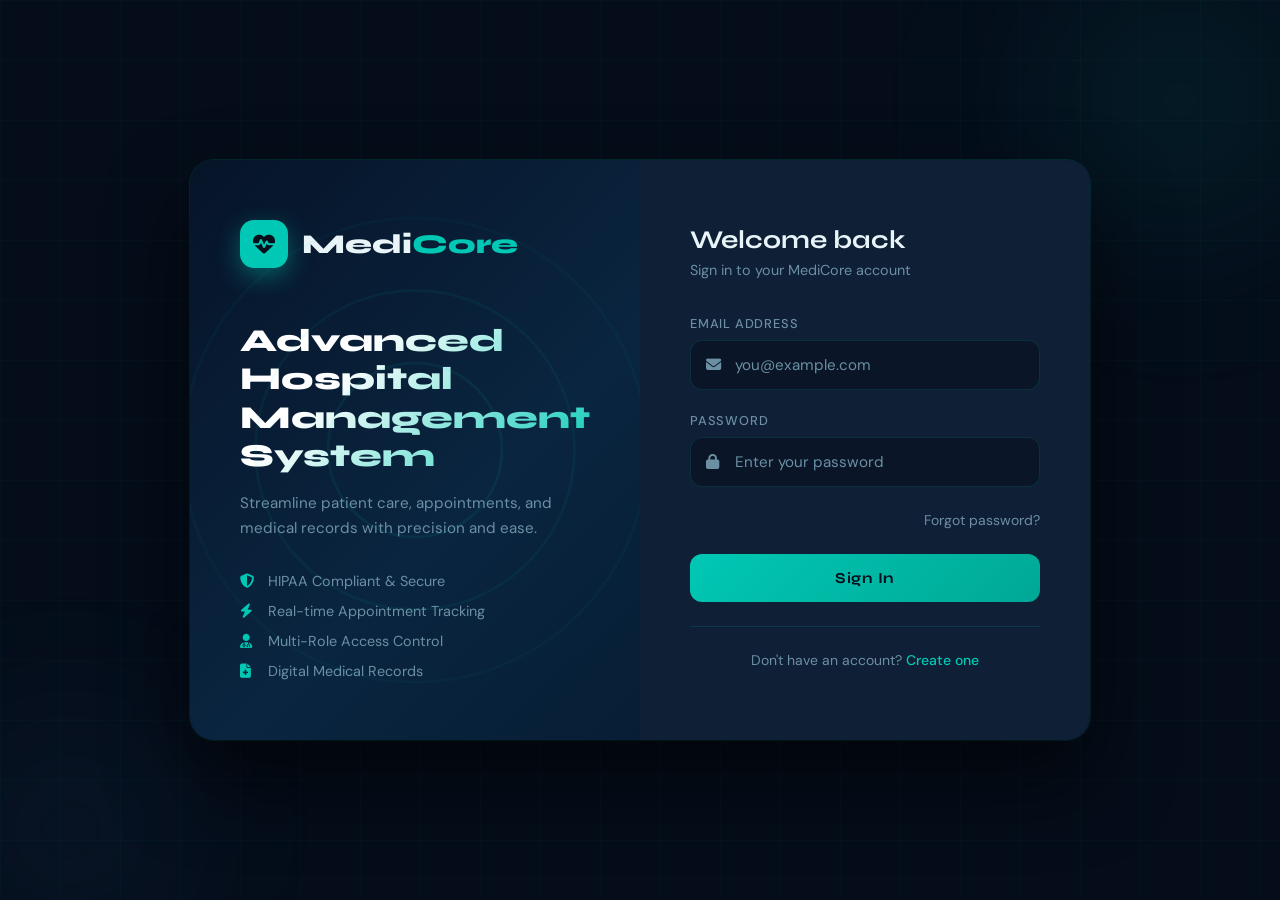
==== commit 149425c2: "edit css file and modify" ====
--- a/frontend/index.html
+++ b/frontend/index.html
@@ -1,327 +1,272 @@
 <!doctype html>
 <html lang="en">
-  <head>
-    <meta charset="UTF-8" />
-    <meta name="viewport" content="width=device-width, initial-scale=1.0" />
-    <title>Login - MediCare Hospital</title>
-    <link
-      href="https://cdn.jsdelivr.net/npm/bootstrap@5.3.2/dist/css/bootstrap.min.css"
-      rel="stylesheet"
-    />
-    <link
-      href="https://cdnjs.cloudflare.com/ajax/libs/font-awesome/6.4.2/css/all.min.css"
-      rel="stylesheet"
-    />
-    <style>
-      body {
-        background: linear-gradient(120deg, #a8edea 0%, #fed6e3 100%);
-        min-height: 100vh;
-        display: flex;
-        align-items: center;
-        justify-content: center;
-        padding: 20px;
-        font-family:
-          -apple-system, BlinkMacSystemFont, "Segoe UI", Roboto, sans-serif;
+<head>
+  <meta charset="UTF-8"/>
+  <meta name="viewport" content="width=device-width, initial-scale=1.0"/>
+  <title>MediCore — Sign In</title>
+  <link href="https://fonts.googleapis.com/css2?family=Syne:wght@400;600;700;800&family=DM+Sans:ital,wght@0,300;0,400;0,500;1,300&display=swap" rel="stylesheet"/>
+  <link href="https://cdnjs.cloudflare.com/ajax/libs/font-awesome/6.4.2/css/all.min.css" rel="stylesheet"/>
+  <style>
+    :root {
+      --bg: #050d1a;
+      --surface: #0a1628;
+      --card: #0f1f35;
+      --border: rgba(0,200,180,0.15);
+      --teal: #00c8b4;
+      --teal-dim: rgba(0,200,180,0.08);
+      --teal-glow: rgba(0,200,180,0.25);
+      --accent: #4facfe;
+      --text: #e8f4f8;
+      --muted: #6b8fa3;
+      --error: #ff6b8a;
+    }
+    *{box-sizing:border-box;margin:0;padding:0}
+    body{
+      background:var(--bg);
+      font-family:'DM Sans',sans-serif;
+      color:var(--text);
+      min-height:100vh;
+      display:flex;
+      align-items:center;
+      justify-content:center;
+      overflow:hidden;
+      position:relative;
+    }
+    /* Animated background */
+    .bg-grid{
+      position:fixed;inset:0;
+      background-image:
+        linear-gradient(rgba(0,200,180,0.03) 1px,transparent 1px),
+        linear-gradient(90deg,rgba(0,200,180,0.03) 1px,transparent 1px);
+      background-size:60px 60px;
+      pointer-events:none;
+    }
+    .bg-orb{
+      position:fixed;border-radius:50%;filter:blur(80px);pointer-events:none;
+      animation:orbFloat 8s ease-in-out infinite;
+    }
+    .bg-orb-1{width:400px;height:400px;background:radial-gradient(circle,rgba(0,200,180,0.12),transparent 70%);top:-100px;right:-100px;animation-delay:0s;}
+    .bg-orb-2{width:300px;height:300px;background:radial-gradient(circle,rgba(79,172,254,0.10),transparent 70%);bottom:-80px;left:-80px;animation-delay:3s;}
+    @keyframes orbFloat{0%,100%{transform:translate(0,0)}50%{transform:translate(20px,30px)}}
+
+    .container{
+      position:relative;z-index:10;
+      display:grid;grid-template-columns:1fr 1fr;
+      max-width:900px;width:100%;
+      min-height:580px;
+      border-radius:24px;
+      overflow:hidden;
+      box-shadow:0 40px 80px rgba(0,0,0,0.6),0 0 0 1px var(--border);
+      margin:20px;
+    }
+
+    /* LEFT PANEL */
+    .left-panel{
+      background:linear-gradient(135deg,#061428 0%,#0a2540 60%,#061e35 100%);
+      padding:60px 50px;
+      display:flex;flex-direction:column;justify-content:space-between;
+      position:relative;overflow:hidden;
+    }
+    .left-panel::before{
+      content:'';position:absolute;top:0;right:0;bottom:0;left:0;
+      background:url("data:image/svg+xml,%3Csvg width='200' height='200' viewBox='0 0 200 200' xmlns='http://www.w3.org/2000/svg'%3E%3Ccircle cx='100' cy='100' r='80' stroke='rgba(0,200,180,0.04)' stroke-width='1' fill='none'/%3E%3Ccircle cx='100' cy='100' r='55' stroke='rgba(0,200,180,0.06)' stroke-width='1' fill='none'/%3E%3Ccircle cx='100' cy='100' r='30' stroke='rgba(0,200,180,0.08)' stroke-width='1' fill='none'/%3E%3C/svg%3E") center/cover;
+      pointer-events:none;
+    }
+    .brand{display:flex;align-items:center;gap:14px;}
+    .brand-icon{
+      width:48px;height:48px;background:var(--teal);border-radius:14px;
+      display:flex;align-items:center;justify-content:center;
+      font-size:22px;color:#050d1a;
+      box-shadow:0 8px 24px rgba(0,200,180,0.4);
+    }
+    .brand-name{font-family:'Syne',sans-serif;font-size:1.7rem;font-weight:800;color:var(--text);}
+    .brand-name span{color:var(--teal);}
+    .hero-text{margin-top:auto;}
+    .hero-text h2{
+      font-family:'Syne',sans-serif;font-size:2rem;font-weight:800;
+      line-height:1.2;margin-bottom:16px;
+      background:linear-gradient(135deg,#fff 30%,var(--teal));
+      -webkit-background-clip:text;-webkit-text-fill-color:transparent;
+    }
+    .hero-text p{color:var(--muted);font-size:0.95rem;line-height:1.6;}
+    .features{display:flex;flex-direction:column;gap:12px;margin-top:32px;}
+    .feat{display:flex;align-items:center;gap:12px;color:var(--muted);font-size:0.9rem;}
+    .feat i{color:var(--teal);width:16px;}
+
+    /* RIGHT PANEL */
+    .right-panel{
+      background:var(--card);
+      padding:60px 50px;
+      display:flex;flex-direction:column;justify-content:center;
+    }
+    .form-title{font-family:'Syne',sans-serif;font-size:1.6rem;font-weight:700;margin-bottom:6px;}
+    .form-sub{color:var(--muted);font-size:0.9rem;margin-bottom:36px;}
+    .field{margin-bottom:22px;position:relative;}
+    .field label{display:block;font-size:0.8rem;font-weight:500;color:var(--muted);margin-bottom:8px;text-transform:uppercase;letter-spacing:0.8px;}
+    .field-wrap{position:relative;}
+    .field-wrap i{position:absolute;left:16px;top:50%;transform:translateY(-50%);color:var(--muted);font-size:0.95rem;transition:0.3s;}
+    .field input{
+      width:100%;background:var(--surface);border:1.5px solid var(--border);
+      border-radius:12px;padding:14px 16px 14px 44px;
+      color:var(--text);font-family:'DM Sans',sans-serif;font-size:0.95rem;
+      transition:all 0.3s;outline:none;
+    }
+    .field input::placeholder{color:var(--muted);}
+    .field input:focus{border-color:var(--teal);background:rgba(0,200,180,0.04);box-shadow:0 0 0 4px var(--teal-glow);}
+    .field input:focus~i,.field-wrap:focus-within i{color:var(--teal);}
+    .field-wrap i{z-index:1;pointer-events:none;}
+
+    .error-box{
+      background:rgba(255,107,138,0.08);border:1px solid rgba(255,107,138,0.3);
+      border-radius:10px;padding:12px 16px;margin-bottom:20px;
+      color:var(--error);font-size:0.875rem;display:none;align-items:center;gap:8px;
+    }
+    .btn-main{
+      width:100%;padding:15px;border:none;border-radius:12px;
+      background:linear-gradient(135deg,var(--teal),#00a896);
+      color:#050d1a;font-family:'Syne',sans-serif;font-weight:700;
+      font-size:0.95rem;letter-spacing:0.5px;cursor:pointer;
+      transition:all 0.3s;position:relative;overflow:hidden;
+    }
+    .btn-main::before{
+      content:'';position:absolute;inset:0;
+      background:linear-gradient(135deg,rgba(255,255,255,0.15),transparent);
+      opacity:0;transition:0.3s;
+    }
+    .btn-main:hover{transform:translateY(-2px);box-shadow:0 12px 30px rgba(0,200,180,0.4);}
+    .btn-main:hover::before{opacity:1;}
+    .btn-main:active{transform:translateY(0);}
+    .btn-main.loading{pointer-events:none;opacity:0.7;}
+    .spinner{display:inline-block;width:18px;height:18px;border:2px solid rgba(5,13,26,0.3);border-top-color:#050d1a;border-radius:50%;animation:spin 0.8s linear infinite;vertical-align:middle;margin-right:8px;}
+    @keyframes spin{to{transform:rotate(360deg)}}
+
+    .links{margin-top:24px;text-align:center;border-top:1px solid var(--border);padding-top:24px;}
+    .links p{color:var(--muted);font-size:0.875rem;margin-bottom:8px;}
+    .links a{color:var(--teal);text-decoration:none;font-weight:500;transition:0.2s;}
+    .links a:hover{color:#00f5de;text-shadow:0 0 12px rgba(0,200,180,0.5);}
+
+    /* Mobile */
+    @media(max-width:700px){
+      .container{grid-template-columns:1fr;max-width:420px;}
+      .left-panel{display:none;}
+      .right-panel{padding:48px 32px;}
+    }
+    @media(max-width:440px){.right-panel{padding:36px 24px;}}
+  </style>
+</head>
+<body>
+  <div class="bg-grid"></div>
+  <div class="bg-orb bg-orb-1"></div>
+  <div class="bg-orb bg-orb-2"></div>
+
+  <div class="container">
+    <div class="left-panel">
+      <div class="brand">
+        <div class="brand-icon"><i class="fas fa-heartbeat"></i></div>
+        <div class="brand-name">Medi<span>Core</span></div>
+      </div>
+      <div class="hero-text">
+        <h2>Advanced Hospital Management System</h2>
+        <p>Streamline patient care, appointments, and medical records with precision and ease.</p>
+        <div class="features">
+          <div class="feat"><i class="fas fa-shield-alt"></i> HIPAA Compliant & Secure</div>
+          <div class="feat"><i class="fas fa-bolt"></i> Real-time Appointment Tracking</div>
+          <div class="feat"><i class="fas fa-user-md"></i> Multi-Role Access Control</div>
+          <div class="feat"><i class="fas fa-file-medical"></i> Digital Medical Records</div>
+        </div>
+      </div>
+    </div>
+
+    <div class="right-panel">
+      <h1 class="form-title">Welcome back</h1>
+      <p class="form-sub">Sign in to your MediCore account</p>
+
+      <div id="errorBox" class="error-box">
+        <i class="fas fa-exclamation-circle"></i>
+        <span id="errorText"></span>
+      </div>
+
+      <form id="loginForm" autocomplete="off">
+        <div class="field">
+          <label>Email Address</label>
+          <div class="field-wrap">
+            <input type="email" id="email" placeholder="you@example.com" required/>
+            <i class="fas fa-envelope"></i>
+          </div>
+        </div>
+        <div class="field">
+          <label>Password</label>
+          <div class="field-wrap">
+            <input type="password" id="password" placeholder="Enter your password" required/>
+            <i class="fas fa-lock"></i>
+          </div>
+        </div>
+        <div style="text-align:right;margin-bottom:24px;">
+          <a href="forgot-password.html" style="color:var(--muted);font-size:0.875rem;text-decoration:none;transition:0.2s;" onmouseover="this.style.color='var(--teal)'" onmouseout="this.style.color='var(--muted)'">Forgot password?</a>
+        </div>
+        <button type="submit" class="btn-main" id="loginBtn">Sign In</button>
+      </form>
+
+      <div class="links">
+        <p>Don't have an account? <a href="register.html">Create one</a></p>
+      </div>
+    </div>
+  </div>
+
+  <script>
+    const API = 'http://localhost:8080/api';
+    const form = document.getElementById('loginForm');
+    const btn = document.getElementById('loginBtn');
+    const errorBox = document.getElementById('errorBox');
+    const errorText = document.getElementById('errorText');
+
+    function showError(msg){
+      errorText.textContent = msg;
+      errorBox.style.display = 'flex';
+      setTimeout(()=>errorBox.style.display='none', 5000);
+    }
+
+
+
+
+
+    form.addEventListener('submit', async e => {
+      e.preventDefault();
+      const email = document.getElementById('email').value.trim();
+      const password = document.getElementById('password').value;
+      if(!email || !password) return showError('Please fill in all fields');
+
+      btn.classList.add('loading');
+      btn.innerHTML = '<span class="spinner"></span>Signing In...';
+
+      try {
+        const res = await fetch(`${API}/auth/login`, {
+          method:'POST',
+          headers:{'Content-Type':'application/json'},
+          body:JSON.stringify({email, password})
+        });
+        const data = await res.json();
+        if(res.ok){
+          localStorage.setItem('accessToken', data.accessToken);
+          localStorage.setItem('refreshToken', data.refreshToken);
+          localStorage.setItem('userId', data.user_Id);
+          localStorage.setItem('email', data.email);
+          localStorage.setItem('role', data.role);
+          const r = data.role;
+          if(r==='PATIENT') window.location.href='dashboard.html';
+          else if(r==='DOCTOR') window.location.href='docter-dashboard.html';
+          else if(r==='ADMIN') window.location.href='admin-dashboard.html';
+          else showError('Unknown role: ' + r);
+        } else {
+          showError(data.message || 'Invalid credentials Or Email not verified');
+        }
+      } catch(err) {
+        showError('Network error. Please check your connection.');
+      } finally {
+        btn.classList.remove('loading');
+        btn.innerHTML = 'Sign In';
       }
-
-      .login-box {
-        background: white;
-        border-radius: 20px;
-        box-shadow: 0 15px 35px rgba(0, 0, 0, 0.1);
-        overflow: hidden;
-        max-width: 400px;
-        width: 100%;
-        animation: fadeInUp 0.6s ease-out;
-      }
-
-      @keyframes fadeInUp {
-        from {
-          opacity: 0;
-          transform: translateY(30px);
-        }
-        to {
-          opacity: 1;
-          transform: translateY(0);
-        }
-      }
-
-      .header {
-        background: linear-gradient(135deg, #667eea 0%, #764ba2 100%);
-        padding: 40px 30px;
-        text-align: center;
-        color: white;
-      }
-
-      .logo {
-        width: 80px;
-        height: 80px;
-        margin: 0 auto 20px;
-        border-radius: 20px;
-        padding: 15px;
-        background: rgba(255, 255, 255, 0.2);
-        backdrop-filter: blur(10px);
-      }
-
-      .logo img {
-        width: 100%;
-        height: 100%;
-        object-fit: contain;
-      }
-
-      .title {
-        font-size: 1.6rem;
-        font-weight: 700;
-        margin: 0 0 5px 0;
-      }
-
-      .subtitle {
-        opacity: 0.9;
-        font-size: 0.9rem;
-        margin: 0;
-      }
-
-      .form-container {
-        padding: 40px 30px;
-      }
-
-      .input-group {
-        position: relative;
-        margin-bottom: 25px;
-      }
-
-      .form-control {
-        border: 2px solid #e9ecef;
-        border-radius: 12px;
-        padding: 15px 20px 15px 50px;
-        font-size: 0.95rem;
-        transition: all 0.3s ease;
-        background: #fafbfc;
-      }
-
-      .form-control:focus {
-        border-color: #667eea;
-        box-shadow: 0 0 0 0.2rem rgba(102, 126, 234, 0.15);
-        background: white;
-        transform: translateY(-2px);
-      }
-
-      .input-icon {
-        position: absolute;
-        left: 18px;
-        top: 50%;
-        transform: translateY(-50%);
-        color: #adb5bd;
-        font-size: 1.1rem;
-        transition: 0.3s ease;
-      }
-
-      .form-control:focus + .input-icon {
-        color: #667eea;
-      }
-
-      .btn-login {
-        background: linear-gradient(135deg, #667eea 0%, #764ba2 100%);
-        border: none;
-        border-radius: 12px;
-        color: white;
-        font-weight: 600;
-        font-size: 1rem;
-        padding: 15px 30px;
-        width: 100%;
-        transition: all 0.3s ease;
-        text-transform: uppercase;
-        letter-spacing: 0.5px;
-      }
-
-      .btn-login:hover {
-        transform: translateY(-2px);
-        box-shadow: 0 10px 25px rgba(102, 126, 234, 0.3);
-        color: white;
-      }
-
-      .links {
-        text-align: center;
-        margin-top: 25px;
-        padding-top: 20px;
-        border-top: 1px solid #e9ecef;
-      }
-
-      .links a {
-        color: #667eea;
-        text-decoration: none;
-        font-weight: 500;
-        transition: 0.3s ease;
-      }
-
-      .links a:hover {
-        color: #5a67d8;
-      }
-
-      .error {
-        background: #fed7d7;
-        border: 1px solid #fc8181;
-        color: #c53030;
-        border-radius: 8px;
-        padding: 12px 16px;
-        margin-bottom: 20px;
-        display: none;
-        font-size: 0.9rem;
-      }
-
-      .loading {
-        position: relative;
-        color: transparent;
-      }
-
-      .loading::after {
-        content: "";
-        position: absolute;
-        width: 20px;
-        height: 20px;
-        top: 50%;
-        left: 50%;
-        margin-left: -10px;
-        margin-top: -10px;
-        border: 2px solid transparent;
-        border-top-color: white;
-        border-radius: 50%;
-        animation: spin 1s linear infinite;
-      }
-
-      @keyframes spin {
-        0% {
-          transform: rotate(0deg);
-        }
-        100% {
-          transform: rotate(360deg);
-        }
-      }
-
-      @media (max-width: 576px) {
-        .login-box {
-          margin: 10px;
-        }
-        .header,
-        .form-container {
-          padding-left: 20px;
-          padding-right: 20px;
-        }
-      }
-    </style>
-  </head>
-  <body>
-    <div class="login-box">
-      <div class="header">
-        <div class="logo">
-          <img src="assets/icons/Medicore.png" alt="MediCore Logo" />
-        </div>
-        <h1 class="title">Welcome Back</h1>
-        <p class="subtitle">Please sign in to your account</p>
-      </div>
-
-      <div class="form-container">
-        <div id="errorMsg" class="error">
-          <i class="fas fa-exclamation-circle me-2"></i>
-          <span id="errorText"></span>
-        </div>
-
-        <form id="loginForm">
-          <div class="input-group">
-            <input
-              type="email"
-              class="form-control"
-              id="loginEmail"
-              placeholder="Enter your email"
-              required
-            />
-            <i class="fas fa-envelope input-icon"></i>
-          </div>
-
-          <div class="input-group">
-            <input
-              type="password"
-              class="form-control"
-              id="loginPassword"
-              placeholder="Enter your password"
-              required
-            />
-            <i class="fas fa-lock input-icon"></i>
-          </div>
-
-          <button type="submit" class="btn-login">Sign In</button>
-        </form>
-
-        <div class="links">
-          <p style="margin-bottom: 10px; color: #6c757d; font-size: 0.9rem">
-            Don't have an account? <a href="register.html">Sign up</a>
-          </p>
-          <a href="forgot-password.html">Forgot password?</a>
-        </div>
-      </div>
-    </div>
-
-    <script>
-      const API_URL = "http://localhost:8080/api";
-      const form = document.getElementById("loginForm");
-      const errorDiv = document.getElementById("errorMsg");
-      const errorText = document.getElementById("errorText");
-      const btn = form.querySelector("button");
-
-      function showError(msg) {
-        errorText.textContent = msg;
-        errorDiv.style.display = "block";
-        setTimeout(() => (errorDiv.style.display = "none"), 4000);
-      }
-
-      form.addEventListener("submit", async (e) => {
-        e.preventDefault();
-
-        const email = document.getElementById("loginEmail").value;
-        const password = document.getElementById("loginPassword").value;
-
-        if (!email || !password) {
-          showError("Please fill all fields");
-          return;
-        }
-
-        btn.classList.add("loading");
-        btn.textContent = "Signing In...";
-
-        try {
-          const res = await fetch(`${API_URL}/auth/login`, {
-            method: "POST",
-            headers: { "Content-Type": "application/json" },
-            body: JSON.stringify({ email, password }),
-          });
-
-          const data = await res.json();
-
-          if (res.ok) {
-            localStorage.setItem("accessToken", data.accessToken);
-            localStorage.setItem("refreshToken", data.refreshToken);
-            localStorage.setItem("userId", data.user_Id);
-            localStorage.setItem("email", data.email);
-            localStorage.setItem("role", data.role);
-
-            setTimeout(() => {
-              const role = data.role;
-              if (role === "PATIENT") window.location.href = "dashboard.html";
-              else if (role === "DOCTOR")
-                window.location.href = "docter-dashboard.html";
-              else if (role === "ADMIN")
-                window.location.href = "admin-dashboard.html";
-              else alert("Unknown role");
-            }, 600);
-          } else {
-            showError(data.message || "Login failed");
-          }
-        } catch (err) {
-          showError("Network error. Please try again.");
-        } finally {
-          btn.classList.remove("loading");
-          btn.textContent = "Sign In";
-        }
-      });
-    </script>
-  </body>
-</html>
+    });
+  </script>
+</body>
+</html>
